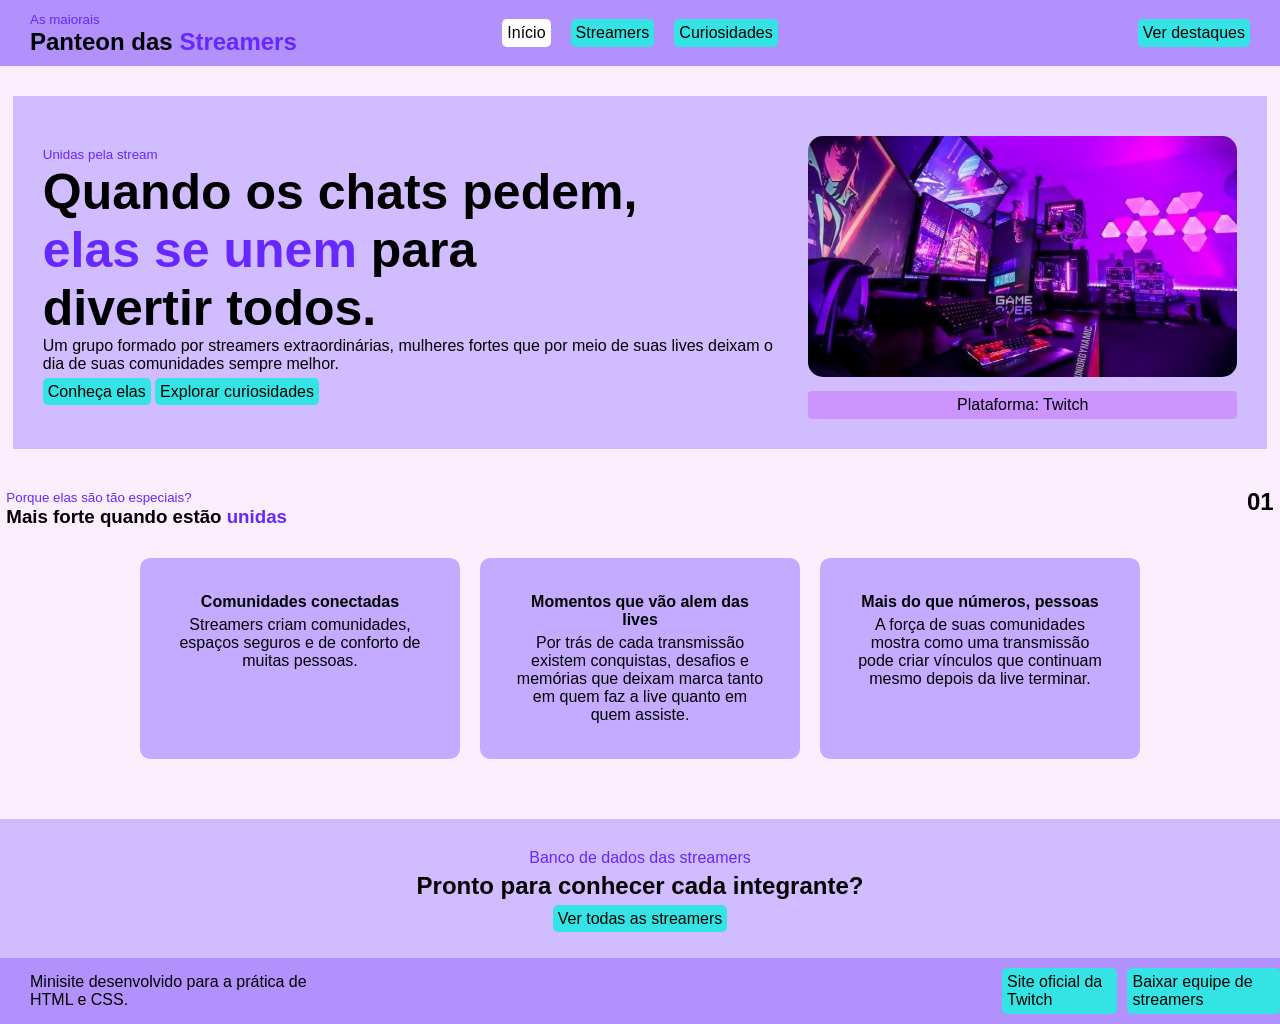
==== index.html @ 087f33ca "feat: arrumando o do porque minha foto da pagina inicial n ter ido pro pages" ====
<!DOCTYPE html>
<html lang="pt-BR">
  <head>
    <meta charset="UTF-8" />
    <link rel="stylesheet" href="CSS/style.css" />
    <title>Atividade Flexbox</title>
  </head>
  <body>
    <header id="header">
      <section id="header-info">
        <p>
          <span><small>As maiorais</small></span>
        </p>
        <h1>
          Panteon das
          <span>Streamers</span>
        </h1>
      </section>
      <section id="header-menu">
        <a id="importante" href="/">Início</a>
        <a href="pages/streamers.html">Streamers</a>
        <a href="pages/curiosidades.html">Curiosidades</a>
      </section>
      <a id="distaque" href="#destaques">Ver destaques</a>
    </header>
    <main>
      <section id="sec-meio">
        <article>
          <p>
            <span><small>Unidas pela stream</small></span>
          </p>

          <h1 id="destaque-meio">
            Quando os chats pedem, <span>elas se unem</span> para divertir
            todos.
          </h1>
          <p id="info-meio">
            Um grupo formado por streamers extraordinárias, mulheres fortes que
            por meio de suas lives deixam o dia de suas comunidades sempre
            melhor.
          </p>
          <section id="botoes-meio">
            <a href="pages/streamers.html">Conheça elas</a>
            <a href="pages/curiosidades.html">Explorar curiosidades</a>
          </section>
        </article>
        <article>
          <img
            id="img-tw"
            src="assets/img/inicio.png"
            alt="Cenario ilustrativo que serveria para representar onde se passa as lives de um streamer"
          />
          <p id="plataforma">Plataforma: Twitch</p>
        </article>
      </section>

      <section id="info-debaixo-meio">
        <article>
          <p>
            <small><span>Porque elas são tão especiais?</span></small>
          </p>
          <h3>Mais forte quando estão<span> unidas</span></h3>
        </article>
        <article>
          <h2>01</h2>
        </article>
      </section>

      <section id="justificativas">
        <article class="justificativa">
          <h4>Comunidades conectadas</h4>
          <p>
            Streamers criam comunidades, espaços seguros e de conforto de muitas
            pessoas.
          </p>
        </article>
        <article class="justificativa">
          <h4>Momentos que vão alem das lives</h4>
          <p>
            Por trás de cada transmissão existem conquistas, desafios e memórias
            que deixam marca tanto em quem faz a live quanto em quem assiste.
          </p>
        </article>
        <article class="justificativa">
          <h4>Mais do que números, pessoas</h4>
          <p>
            A força de suas comunidades mostra como uma transmissão pode criar
            vínculos que continuam mesmo depois da live terminar.
          </p>
        </article>
      </section>

      <section id="info-3">
        <article>
          <p><span>Banco de dados das streamers</span></p>
          <h2>Pronto para conhecer cada integrante?</h2>
        </article>
        <article id="botao-info-3">
          <a href="pages/streamers.html">Ver todas as streamers</a>
        </article>
      </section>
    </main>
    <footer id="destaques">
      <section id="footer">
        <article>
          <p>Minisite desenvolvido para a prática de HTML e CSS.</p>
        </article>
        <article id="botoes">
          <a
            href="https://www.twitch.tv/?lang=pt-br"
            target="_blank"
            rel="noreferrer"
          >
            Site oficial da Twitch
          </a>
          <a href="assets/files/teste.txt" download
            >Baixar equipe de streamers</a
          >
        </article>
      </section>
    </footer>
  </body>
</html>
---- CSS/style.css ----
* {
  padding: 0px;
  margin: 0px;
  box-sizing: border-box;
}

body {
  font-family: "Franklin Gothic Medium", "Arial Narrow", Arial, sans-serif;
  background-color: rgba(249, 228, 253, 0.616);
}

#header {
  display: flex;
  justify-content: center;
  align-items: center;
  flex-wrap: nowrap;
  gap: 20%;
  padding-left: 30px;
  padding-right: 30px;
  margin-bottom: 30px;
  flex-direction: row;
  display: flex;
  color: black;
  background-color: rgb(178, 145, 253);
  padding-top: 10px;
  padding-bottom: 10px;
}

#header-menu {
  flex-direction: row;
  display: flex;
  gap: 20px;
 position: absolute;
}

span {
  color: #6727ff;
}

#img-tw {
  height: 80%;
  width: 100%;
  padding-right: 0px;
  border-radius: 15px;
  margin-bottom: 10px;
  margin-top: 10px;
}

#sec-meio {
  display: flex;
  justify-content: space-between;
  align-items: center;
  flex-wrap: nowrap;
  gap: 16px;
  padding-bottom: 30px;
  padding-top: 30px;
  padding-left: 30px;
  padding-right: 30px;
  margin-bottom: 35px;
  background-color: rgb(208, 188, 255);
  width: auto;
  margin-left: 1%;
  margin-right: 1%;
}

#plataforma {
  background-color: rgb(203, 148, 255);
  padding: 5px;
  border-radius: 4px;
  text-align: center;
}

#info-meio {
  padding-bottom: 10px;
}

#footer {
  display: flex;
  flex-direction: row;
  justify-content: center;
  align-items: center;
  padding-left: 30px;
  gap: 55%;
  background-color: rgb(178, 145, 253);
  padding-bottom: 10px;
  padding-top: 10px;
}
#destaque-meio {
  font-size: 50px;
  width: 80%;
}

a {
  background-color: rgb(52, 228, 228);
  padding: 5px;
  border-radius: 5px;
  text-decoration: none;
  color: rgb(0, 0, 0);
}
#botoes {
  display: flex;
  flex-direction: row;
  justify-content: center;
  align-items: center;
  gap: 10px;
}

#importante {
  background-color: #ffffff;
}
#info-debaixo-meio {
  display: flex;
  justify-content: center;
  flex-direction: row;
  gap: 75%;
  margin-top: 3%;
  margin-bottom: 10px;
}

#justificativas {
  display: flex;
  gap: 20px;
  flex-wrap: wrap;
  justify-content: center;
  margin-bottom: 20px ;
}

.justificativa {
  text-align: center;
  margin-bottom: 40px;
  background-color: rgb(196, 171, 255);
  margin-top: 20px;
  width: 25%;
  padding: 35px;
  border-radius: 10px;
}

.justificativa h4 {
  padding-bottom: 5px;
}
#info-3 {
  background-color: rgb(208, 188, 255);
  text-align: center;
  padding-top: 30px;
}
#info-3 p {
  margin-bottom: 5px;
}

#botao-info-3 {
  margin-top: 10px;
  padding-bottom: 30px
}

#distaque {
  margin-left: auto;
}
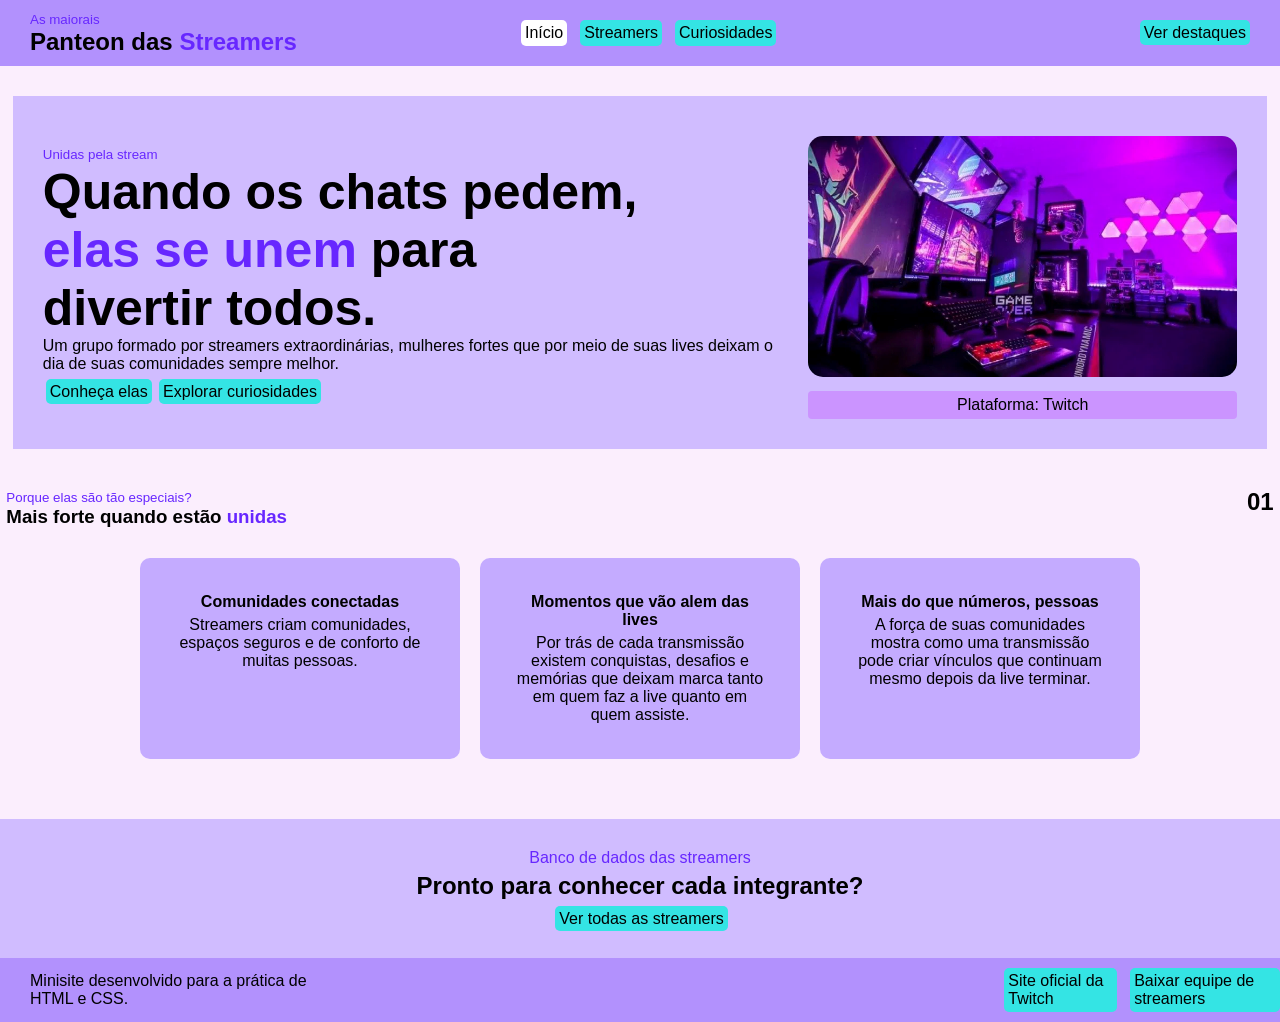
==== commit 4518b4bc: "feat: arrumando alterações no header" ====
--- a/index.html
+++ b/index.html
@@ -6,7 +6,10 @@
     <title>Atividade Flexbox</title>
   </head>
   <body>
+
+
     <header id="header">
+      
       <section id="header-info">
         <p>
           <span><small>As maiorais</small></span>
@@ -21,7 +24,12 @@
         <a href="pages/streamers.html">Streamers</a>
         <a href="pages/curiosidades.html">Curiosidades</a>
       </section>
-      <a id="distaque" href="#destaques">Ver destaques</a>
+      <section id="b-distaque">
+        <a id="distaque" href="#destaques">Ver destaques</a>
+      </section>
+      
+
+
     </header>
     <main>
       <section id="sec-meio">
@@ -48,7 +56,7 @@
           <img
             id="img-tw"
             src="assets/img/inicio.png"
-            alt="Cenario ilustrativo que serveria para representar onde se passa as lives de um streamer"
+            alt="Cenario ilustrativo que serveria para representar onde se passa as lives de uma streamer"
           />
           <p id="plataforma">Plataforma: Twitch</p>
         </article>
--- a/CSS/style.css
+++ b/CSS/style.css
@@ -9,28 +9,38 @@
   background-color: rgba(249, 228, 253, 0.616);
 }
 
+
 #header {
   display: flex;
-  justify-content: center;
+  flex-direction: row;
+  justify-content: space-evenly;
   align-items: center;
-  flex-wrap: nowrap;
-  gap: 20%;
+  flex-wrap: nowrap; 
+  gap: 155px;
   padding-left: 30px;
   padding-right: 30px;
   margin-bottom: 30px;
-  flex-direction: row;
-  display: flex;
   color: black;
   background-color: rgb(178, 145, 253);
   padding-top: 10px;
   padding-bottom: 10px;
 }
 
+#header-info {
+  width: 33%;
+}
+
 #header-menu {
   flex-direction: row;
   display: flex;
-  gap: 20px;
- position: absolute;
+  gap: 10px;
+  width: 20%;
+  text-align: center;
+}
+
+#b-distaque {
+  width: 33%;
+  text-align: right;
 }
 
 span {
@@ -92,7 +102,8 @@
 
 a {
   background-color: rgb(52, 228, 228);
-  padding: 5px;
+  padding: 4px;
+  margin-left: 3px;
   border-radius: 5px;
   text-decoration: none;
   color: rgb(0, 0, 0);
@@ -151,7 +162,3 @@
   margin-top: 10px;
   padding-bottom: 30px
 }
-
-#distaque {
-  margin-left: auto;
-}
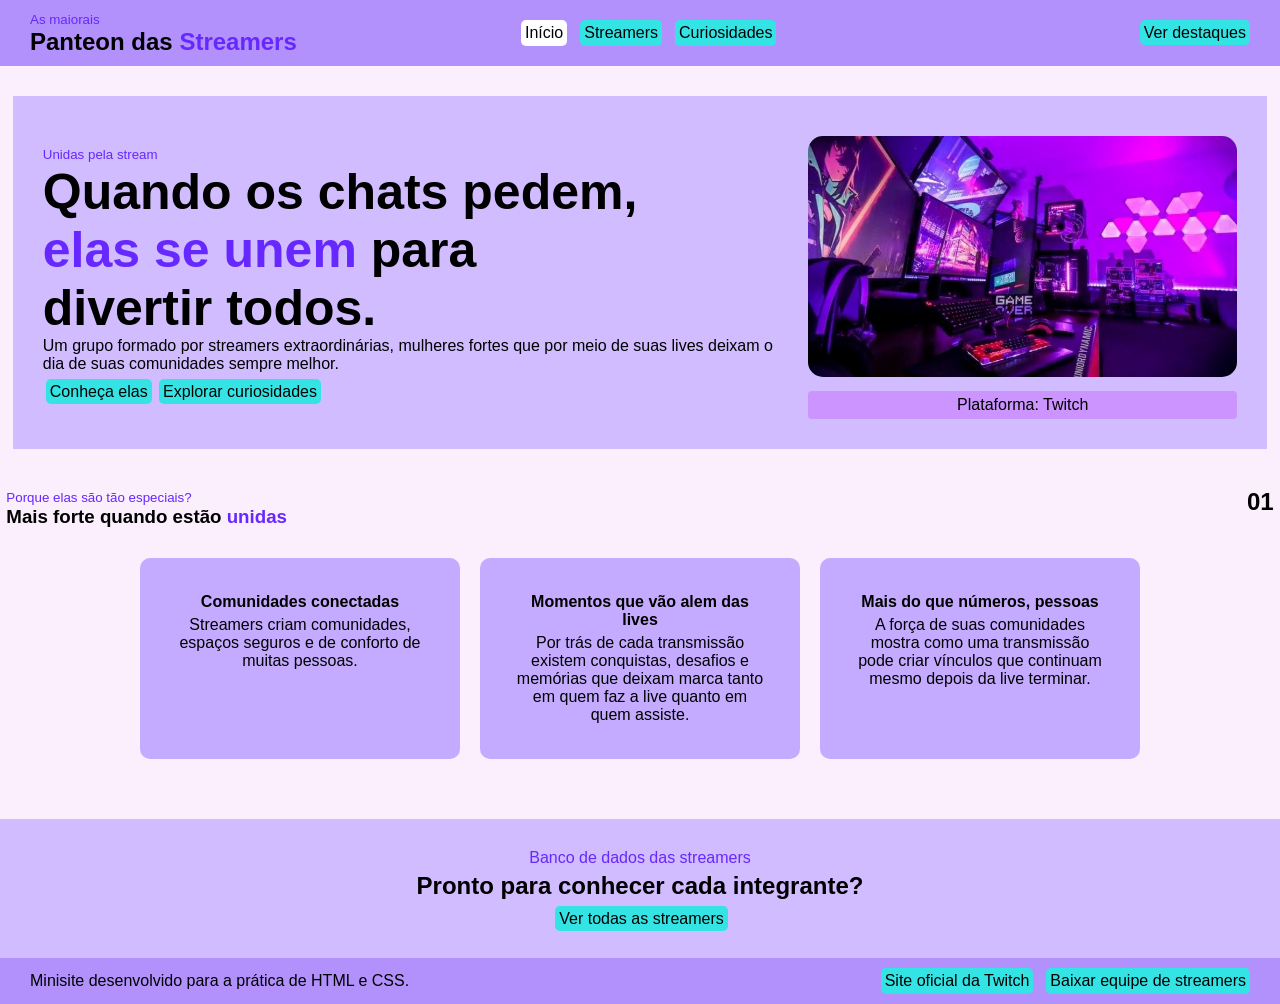
==== commit 4326b7ff: "fix: arrumando botões" ====
--- a/index.html
+++ b/index.html
@@ -8,8 +8,8 @@
   <body>
 
 
-    <header id="header">
-      
+    <header>
+
       <section id="header-info">
         <p>
           <span><small>As maiorais</small></span>
@@ -25,9 +25,9 @@
         <a href="pages/curiosidades.html">Curiosidades</a>
       </section>
       <section id="b-distaque">
-        <a id="distaque" href="#destaques">Ver destaques</a>
+        <a id="b-distaque" href="#destaques">Ver destaques</a>
       </section>
-      
+
 
 
     </header>
@@ -63,7 +63,7 @@
       </section>
 
       <section id="info-debaixo-meio">
-        <article>
+        <article id="destaques">
           <p>
             <small><span>Porque elas são tão especiais?</span></small>
           </p>
@@ -108,7 +108,7 @@
         </article>
       </section>
     </main>
-    <footer id="destaques">
+    <footer>
       <section id="footer">
         <article>
           <p>Minisite desenvolvido para a prática de HTML e CSS.</p>
@@ -121,7 +121,7 @@
           >
             Site oficial da Twitch
           </a>
-          <a href="assets/files/teste.txt" download
+          <a href="assets/files/Guia das streamers.pdf" download
             >Baixar equipe de streamers</a
           >
         </article>
--- a/CSS/style.css
+++ b/CSS/style.css
@@ -10,17 +10,17 @@
 }
 
 
-#header {
+header {
   display: flex;
   flex-direction: row;
   justify-content: space-evenly;
   align-items: center;
-  flex-wrap: nowrap; 
-  gap: 155px;
+  flex-wrap: nowrap;
+  gap: 145px;
   padding-left: 30px;
   padding-right: 30px;
   margin-bottom: 30px;
-  color: black;
+  color: #000000;
   background-color: rgb(178, 145, 253);
   padding-top: 10px;
   padding-bottom: 10px;
@@ -68,7 +68,6 @@
   padding-right: 30px;
   margin-bottom: 35px;
   background-color: rgb(208, 188, 255);
-  width: auto;
   margin-left: 1%;
   margin-right: 1%;
 }
@@ -85,15 +84,15 @@
 }
 
 #footer {
-  display: flex;
-  flex-direction: row;
-  justify-content: center;
-  align-items: center;
-  padding-left: 30px;
-  gap: 55%;
-  background-color: rgb(178, 145, 253);
-  padding-bottom: 10px;
-  padding-top: 10px;
+    padding-left: 30px;
+    padding-right: 30px;
+    display: flex;
+    flex-direction: row;
+    justify-content: space-between;
+    align-items: center;
+    background-color: rgb(178, 145, 253);
+    padding-bottom: 10px;
+    padding-top: 10px;
 }
 #destaque-meio {
   font-size: 50px;
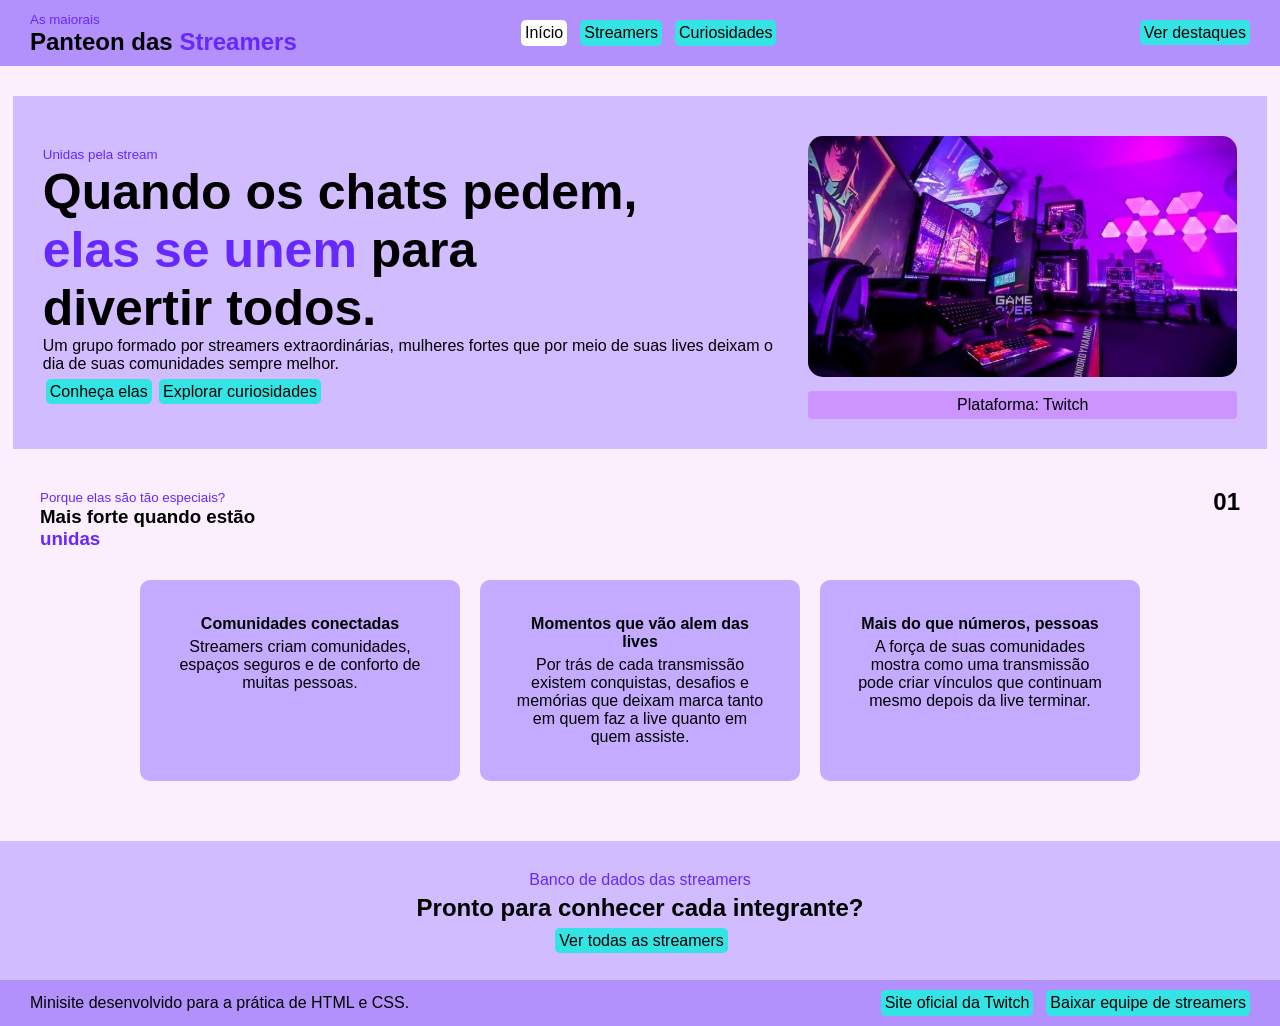
==== commit 84ea493d: "fix: arrumando os HTML identação" ====
--- a/index.html
+++ b/index.html
@@ -1,131 +1,119 @@
 <!DOCTYPE html>
 <html lang="pt-BR">
-  <head>
-    <meta charset="UTF-8" />
-    <link rel="stylesheet" href="CSS/style.css" />
-    <title>Atividade Flexbox</title>
-  </head>
-  <body>
-
-
-    <header>
-
-      <section id="header-info">
-        <p>
-          <span><small>As maiorais</small></span>
-        </p>
-        <h1>
-          Panteon das
-          <span>Streamers</span>
-        </h1>
-      </section>
-      <section id="header-menu">
-        <a id="importante" href="/">Início</a>
-        <a href="pages/streamers.html">Streamers</a>
-        <a href="pages/curiosidades.html">Curiosidades</a>
-      </section>
-      <section id="b-distaque">
-        <a id="b-distaque" href="#destaques">Ver destaques</a>
-      </section>
-
-
-
-    </header>
-    <main>
-      <section id="sec-meio">
-        <article>
-          <p>
-            <span><small>Unidas pela stream</small></span>
-          </p>
-
-          <h1 id="destaque-meio">
-            Quando os chats pedem, <span>elas se unem</span> para divertir
-            todos.
-          </h1>
-          <p id="info-meio">
-            Um grupo formado por streamers extraordinárias, mulheres fortes que
-            por meio de suas lives deixam o dia de suas comunidades sempre
-            melhor.
-          </p>
-          <section id="botoes-meio">
-            <a href="pages/streamers.html">Conheça elas</a>
-            <a href="pages/curiosidades.html">Explorar curiosidades</a>
-          </section>
-        </article>
-        <article>
-          <img
-            id="img-tw"
-            src="assets/img/inicio.png"
-            alt="Cenario ilustrativo que serveria para representar onde se passa as lives de uma streamer"
-          />
-          <p id="plataforma">Plataforma: Twitch</p>
-        </article>
-      </section>
-
-      <section id="info-debaixo-meio">
-        <article id="destaques">
-          <p>
-            <small><span>Porque elas são tão especiais?</span></small>
-          </p>
-          <h3>Mais forte quando estão<span> unidas</span></h3>
-        </article>
-        <article>
-          <h2>01</h2>
-        </article>
-      </section>
-
-      <section id="justificativas">
-        <article class="justificativa">
-          <h4>Comunidades conectadas</h4>
-          <p>
-            Streamers criam comunidades, espaços seguros e de conforto de muitas
-            pessoas.
-          </p>
-        </article>
-        <article class="justificativa">
-          <h4>Momentos que vão alem das lives</h4>
-          <p>
-            Por trás de cada transmissão existem conquistas, desafios e memórias
-            que deixam marca tanto em quem faz a live quanto em quem assiste.
-          </p>
-        </article>
-        <article class="justificativa">
-          <h4>Mais do que números, pessoas</h4>
-          <p>
-            A força de suas comunidades mostra como uma transmissão pode criar
-            vínculos que continuam mesmo depois da live terminar.
-          </p>
-        </article>
-      </section>
-
-      <section id="info-3">
-        <article>
-          <p><span>Banco de dados das streamers</span></p>
-          <h2>Pronto para conhecer cada integrante?</h2>
-        </article>
-        <article id="botao-info-3">
-          <a href="pages/streamers.html">Ver todas as streamers</a>
-        </article>
-      </section>
-    </main>
-    <footer>
-      <section id="footer">
-        <article>
-          <p>Minisite desenvolvido para a prática de HTML e CSS.</p>
-        </article>
-        <article id="botoes">
-          <a
-            href="https://www.twitch.tv/?lang=pt-br"
-            target="_blank"
-            rel="noreferrer"
-          >
-            Site oficial da Twitch
-          </a>
-          <a href="assets/files/Guia das streamers.pdf" download
-            >Baixar equipe de streamers</a
-          >
-        </article>
-      </section>
-    </footer>
-  </body>
+    <head>
+        <meta charset="UTF-8" />
+        <link rel="stylesheet" href="CSS/style.css" />
+        <title>Atividade Flexbox</title>
+    </head>
+    <body>
+        <header>
+            <section id="header-info">
+                <p>
+                    <span><small>As maiorais</small></span>
+                </p>
+                <h1>
+                    Panteon das
+                    <span>Streamers</span>
+                </h1>
+            </section>
+            <section id="header-menu">
+                <a id="importante" href="/">Início</a>
+                <a href="pages/streamers.html">Streamers</a>
+                <a href="pages/curiosidades.html">Curiosidades</a>
+            </section>
+            <section id="b-distaque">
+                <a id="b-distaque" href="#destaques">Ver destaques</a>
+            </section>
+        </header>
+        <main>
+            <section id="sec-meio">
+                <article>
+                    <p>
+                        <span><small>Unidas pela stream</small></span>
+                    </p>
+                    <h2 id="destaque-meio">
+                        Quando os chats pedem,
+                        <span>elas se unem</span>
+                        para divertir todos.
+                    </h2>
+                    <p id="info-meio">
+                        Um grupo formado por streamers extraordinárias, mulheres fortes que por meio
+                        de suas lives deixam o dia de suas comunidades sempre melhor.
+                    </p>
+                    <section id="botoes-meio">
+                        <a href="pages/streamers.html">Conheça elas</a>
+                        <a href="pages/curiosidades.html">Explorar curiosidades</a>
+                    </section>
+                </article>
+                <article>
+                    <img
+                        id="img-tw"
+                        src="assets/img/inicio.png"
+                        alt="Cenario ilustrativo que serveria para representar onde se passa as lives de uma streamer" />
+                    <p id="plataforma">Plataforma: Twitch</p>
+                </article>
+            </section>
+            <section id="info-debaixo-meio">
+                <article id="destaques">
+                    <p>
+                        <small><span>Porque elas são tão especiais?</span></small>
+                    </p>
+                    <h3>
+                        Mais forte quando estão
+                        <span>unidas</span>
+                    </h3>
+                </article>
+                <article>
+                    <h2>01</h2>
+                </article>
+            </section>
+            <section id="justificativas">
+                <article class="justificativa">
+                    <h4>Comunidades conectadas</h4>
+                    <p>
+                        Streamers criam comunidades, espaços seguros e de conforto de muitas
+                        pessoas.
+                    </p>
+                </article>
+                <article class="justificativa">
+                    <h4>Momentos que vão alem das lives</h4>
+                    <p>
+                        Por trás de cada transmissão existem conquistas, desafios e memórias que
+                        deixam marca tanto em quem faz a live quanto em quem assiste.
+                    </p>
+                </article>
+                <article class="justificativa">
+                    <h4>Mais do que números, pessoas</h4>
+                    <p>
+                        A força de suas comunidades mostra como uma transmissão pode criar vínculos
+                        que continuam mesmo depois da live terminar.
+                    </p>
+                </article>
+            </section>
+            <section id="info-3">
+                <article>
+                    <p><span>Banco de dados das streamers</span></p>
+                    <h2>Pronto para conhecer cada integrante?</h2>
+                </article>
+                <article id="botao-info-3">
+                    <a href="pages/streamers.html">Ver todas as streamers</a>
+                </article>
+            </section>
+        </main>
+        <footer>
+            <section id="footer">
+                <article>
+                    <p>Minisite desenvolvido para a prática de HTML e CSS.</p>
+                </article>
+                <article id="botoes">
+                    <a href="https://www.twitch.tv/?lang=pt-br" target="_blank" rel="noreferrer">
+                        Site oficial da Twitch
+                    </a>
+                    <a href="assets/files/Guia das streamers.pdf" download>
+                        Baixar equipe de streamers
+                    </a>
+                </article>
+            </section>
+        </footer>
+    </body>
 </html>
--- a/CSS/style.css
+++ b/CSS/style.css
@@ -1,86 +1,85 @@
 * {
-  padding: 0px;
-  margin: 0px;
-  box-sizing: border-box;
+    padding: 0px;
+    margin: 0px;
+    box-sizing: border-box;
 }
 
 body {
-  font-family: "Franklin Gothic Medium", "Arial Narrow", Arial, sans-serif;
-  background-color: rgba(249, 228, 253, 0.616);
+    font-family: 'Franklin Gothic Medium', 'Arial Narrow', Arial, sans-serif;
+    background-color: rgba(249, 228, 253, 0.616);
 }
 
-
 header {
-  display: flex;
-  flex-direction: row;
-  justify-content: space-evenly;
-  align-items: center;
-  flex-wrap: nowrap;
-  gap: 145px;
-  padding-left: 30px;
-  padding-right: 30px;
-  margin-bottom: 30px;
-  color: #000000;
-  background-color: rgb(178, 145, 253);
-  padding-top: 10px;
-  padding-bottom: 10px;
+    display: flex;
+    flex-direction: row;
+    justify-content: space-evenly;
+    align-items: center;
+    flex-wrap: nowrap;
+    gap: 145px;
+    padding-left: 30px;
+    padding-right: 30px;
+    margin-bottom: 30px;
+    color: #000000;
+    background-color: rgb(178, 145, 253);
+    padding-top: 10px;
+    padding-bottom: 10px;
 }
 
 #header-info {
-  width: 33%;
+    width: 33%;
 }
 
 #header-menu {
-  flex-direction: row;
-  display: flex;
-  gap: 10px;
-  width: 20%;
-  text-align: center;
+    flex-direction: row;
+    display: flex;
+    gap: 10px;
+    width: 20%;
+    text-align: center;
 }
 
 #b-distaque {
-  width: 33%;
-  text-align: right;
+    width: 33%;
+    text-align: right;
 }
 
 span {
-  color: #6727ff;
+    color: #6727ff;
 }
 
 #img-tw {
-  height: 80%;
-  width: 100%;
-  padding-right: 0px;
-  border-radius: 15px;
-  margin-bottom: 10px;
-  margin-top: 10px;
+    height: 80%;
+    width: 100%;
+    padding-right: 0px;
+    border-radius: 15px;
+    margin-bottom: 10px;
+    margin-top: 10px;
 }
 
 #sec-meio {
-  display: flex;
-  justify-content: space-between;
-  align-items: center;
-  flex-wrap: nowrap;
-  gap: 16px;
-  padding-bottom: 30px;
-  padding-top: 30px;
-  padding-left: 30px;
-  padding-right: 30px;
-  margin-bottom: 35px;
-  background-color: rgb(208, 188, 255);
-  margin-left: 1%;
-  margin-right: 1%;
+    display: flex;
+    justify-content: space-between;
+    align-items: center;
+    flex-wrap: nowrap;
+    gap: 16px;
+    padding-bottom: 30px;
+    padding-top: 30px;
+    padding-left: 30px;
+    padding-right: 30px;
+    margin-bottom: 35px;
+    background-color: rgb(208, 188, 255);
+    margin-left: 1%;
+    margin-right: 1%;
 }
 
 #plataforma {
-  background-color: rgb(203, 148, 255);
-  padding: 5px;
-  border-radius: 4px;
-  text-align: center;
+    background-color: rgb(203, 148, 255);
+    padding: 5px;
+    border-radius: 4px;
+    text-align: center;
 }
 
 #info-meio {
-  padding-bottom: 10px;
+    padding-bottom: 10px;
 }
 
 #footer {
@@ -95,69 +94,71 @@
     padding-top: 10px;
 }
 #destaque-meio {
-  font-size: 50px;
-  width: 80%;
+    font-size: 50px;
+    width: 80%;
 }
 
 a {
-  background-color: rgb(52, 228, 228);
-  padding: 4px;
-  margin-left: 3px;
-  border-radius: 5px;
-  text-decoration: none;
-  color: rgb(0, 0, 0);
+    background-color: rgb(52, 228, 228);
+    padding: 4px;
+    margin-left: 3px;
+    border-radius: 5px;
+    text-decoration: none;
+    color: rgb(0, 0, 0);
 }
 #botoes {
-  display: flex;
-  flex-direction: row;
-  justify-content: center;
-  align-items: center;
-  gap: 10px;
+    display: flex;
+    flex-direction: row;
+    justify-content: center;
+    align-items: center;
+    gap: 10px;
 }
 
 #importante {
-  background-color: #ffffff;
+    background-color: #ffffff;
 }
 #info-debaixo-meio {
-  display: flex;
-  justify-content: center;
-  flex-direction: row;
-  gap: 75%;
-  margin-top: 3%;
-  margin-bottom: 10px;
+    margin-left: 40px;
+    margin-right: 40px;
+    display: flex;
+    justify-content: center;
+    flex-direction: row;
+    gap: 75%;
+    margin-top: 3%;
+    margin-bottom: 10px;
 }
 
 #justificativas {
-  display: flex;
-  gap: 20px;
-  flex-wrap: wrap;
-  justify-content: center;
-  margin-bottom: 20px ;
+    display: flex;
+    gap: 20px;
+    flex-wrap: wrap;
+    justify-content: center;
+    margin-bottom: 20px;
 }
 
 .justificativa {
-  text-align: center;
-  margin-bottom: 40px;
-  background-color: rgb(196, 171, 255);
-  margin-top: 20px;
-  width: 25%;
-  padding: 35px;
-  border-radius: 10px;
+    text-align: center;
+    margin-bottom: 40px;
+    background-color: rgb(196, 171, 255);
+    margin-top: 20px;
+    width: 25%;
+    padding: 35px;
+    border-radius: 10px;
 }
 
 .justificativa h4 {
-  padding-bottom: 5px;
+    padding-bottom: 5px;
 }
 #info-3 {
-  background-color: rgb(208, 188, 255);
-  text-align: center;
-  padding-top: 30px;
+    background-color: rgb(208, 188, 255);
+    text-align: center;
+    padding-top: 30px;
 }
 #info-3 p {
-  margin-bottom: 5px;
+    margin-bottom: 5px;
 }
 
 #botao-info-3 {
-  margin-top: 10px;
-  padding-bottom: 30px
+    margin-top: 10px;
+    padding-bottom: 30px;
 }
